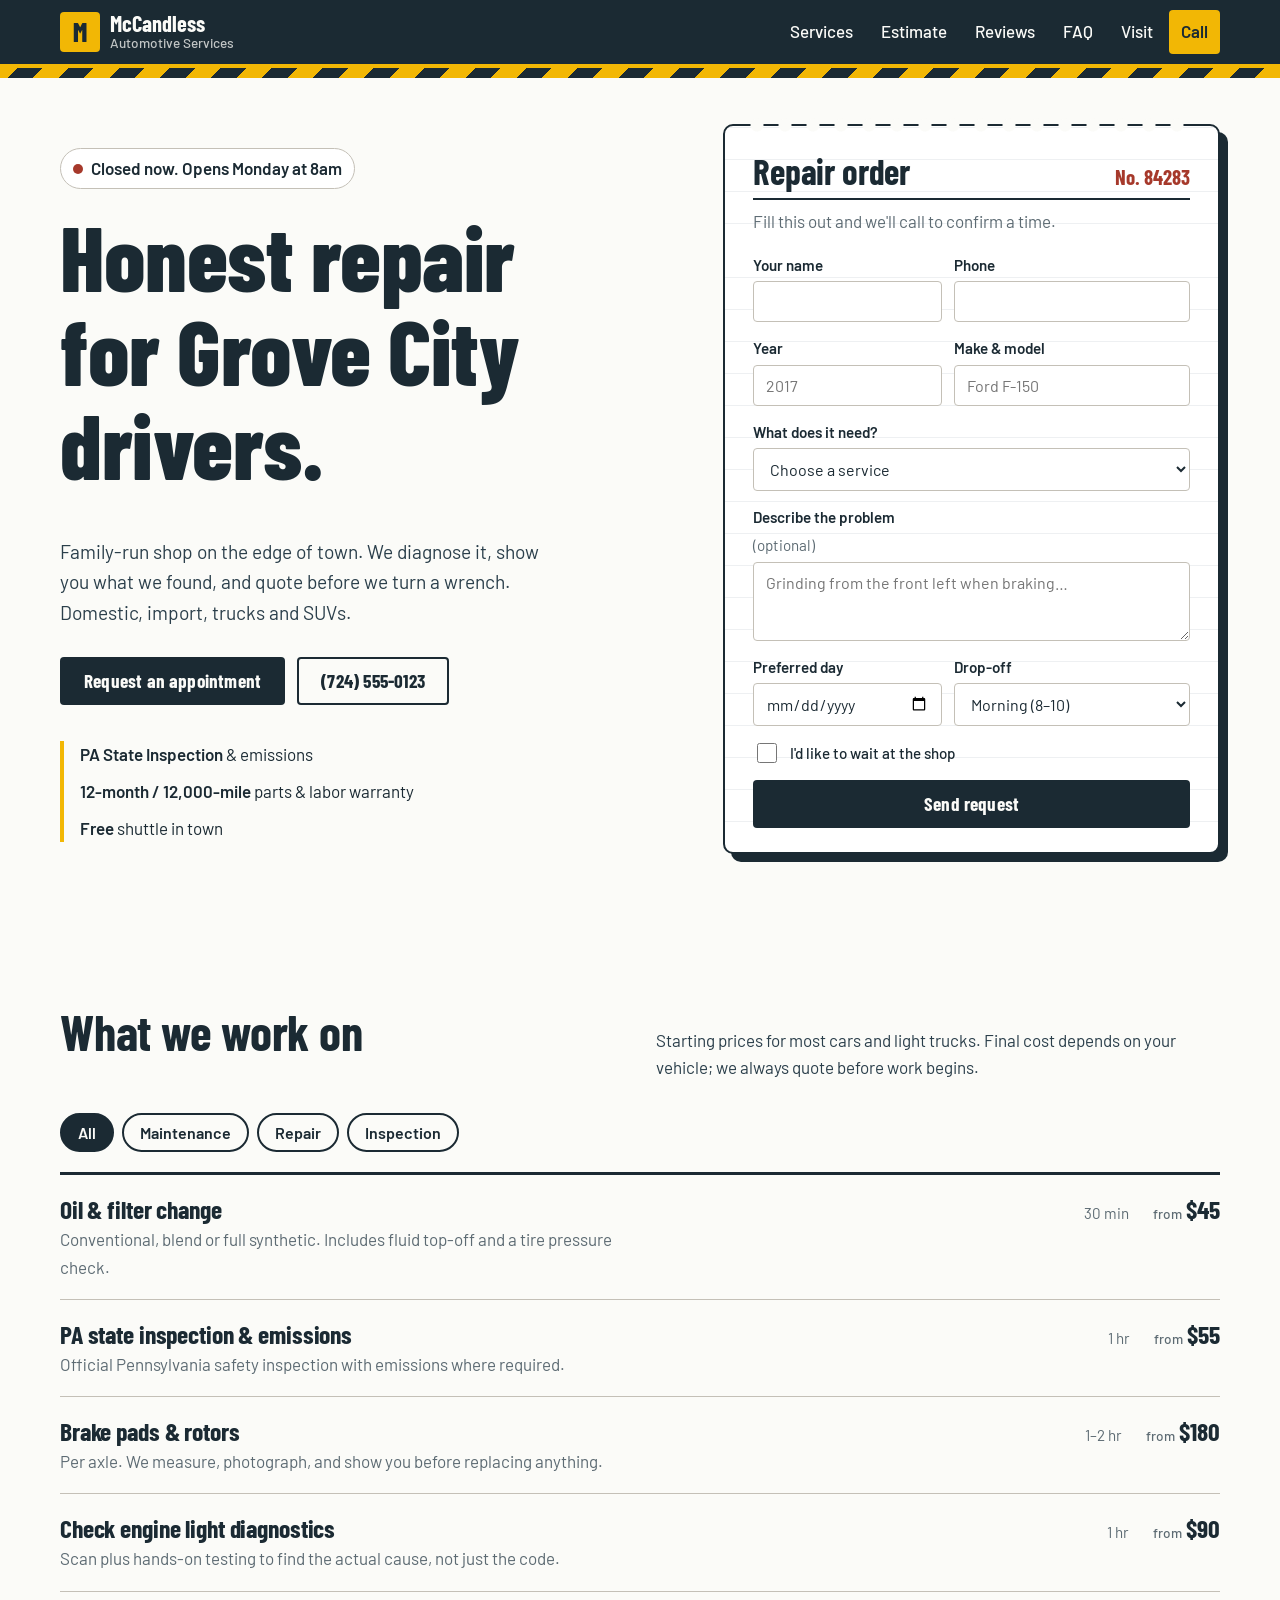
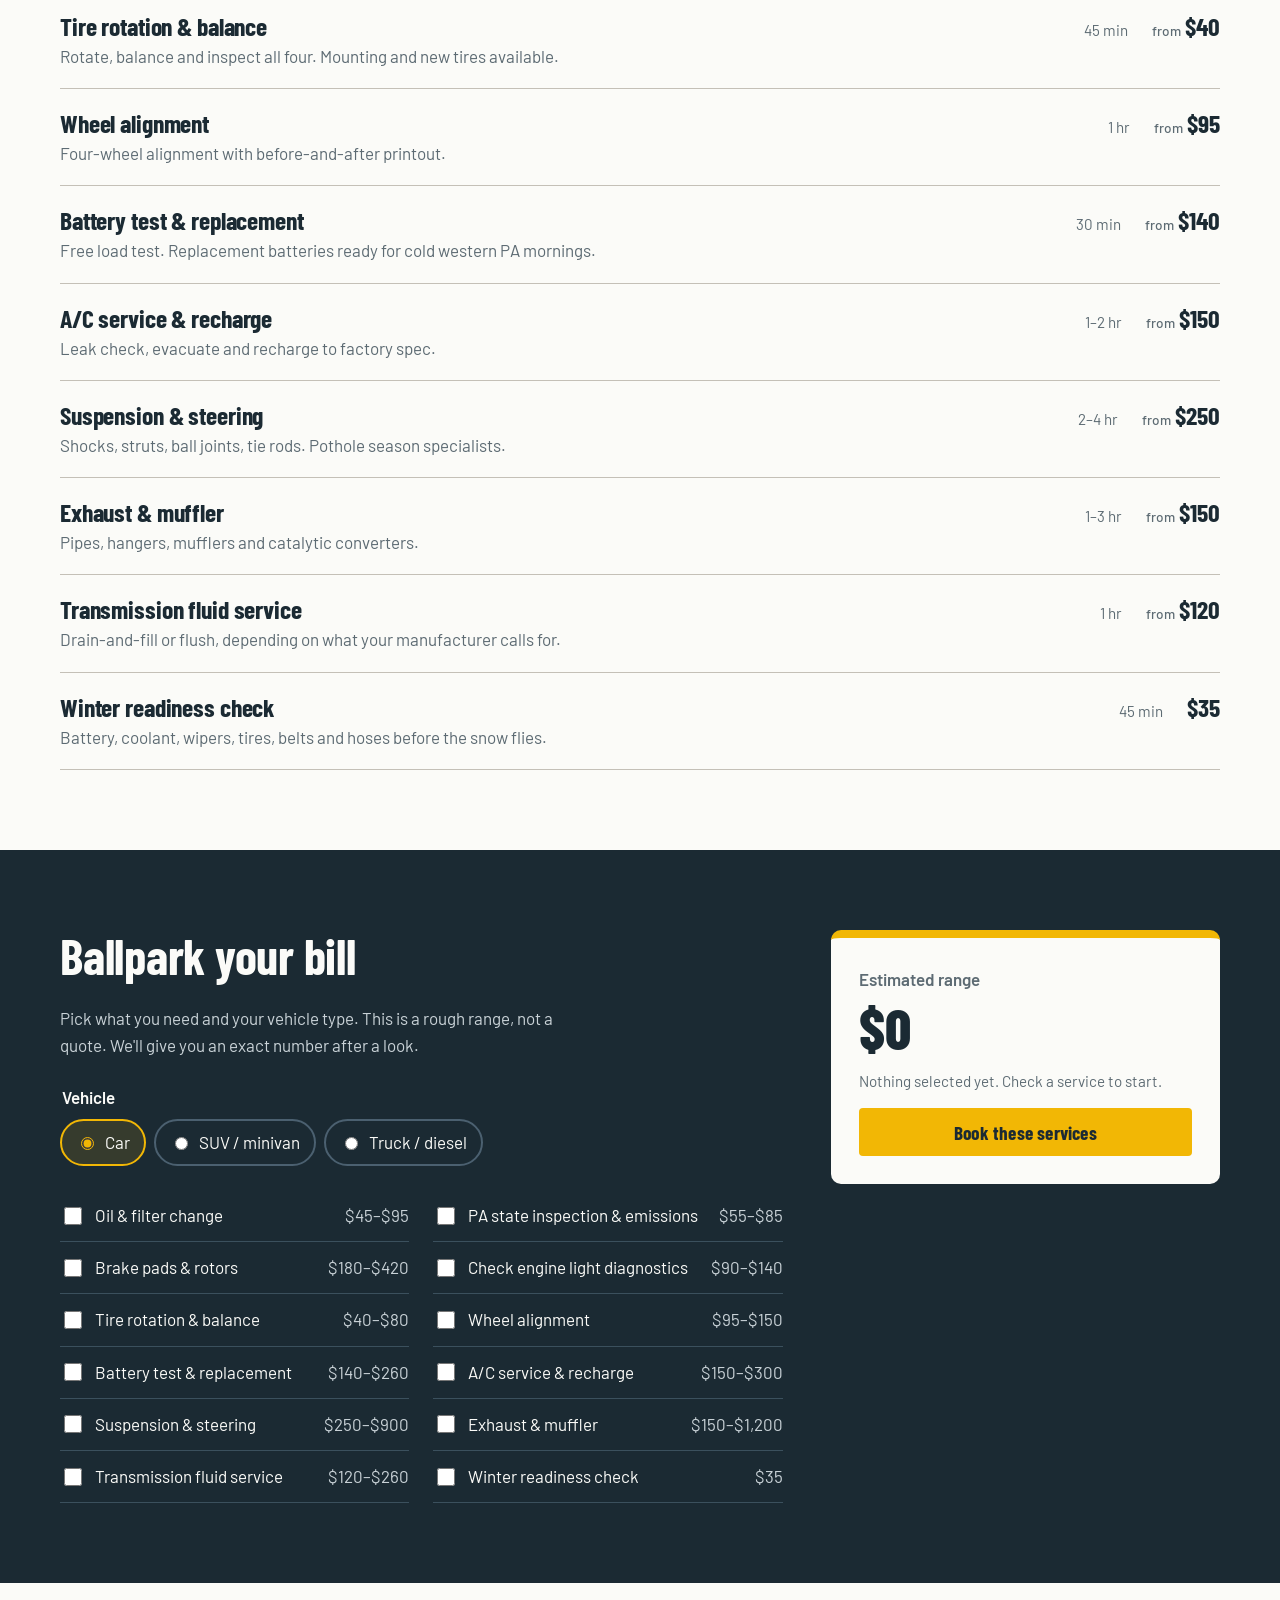
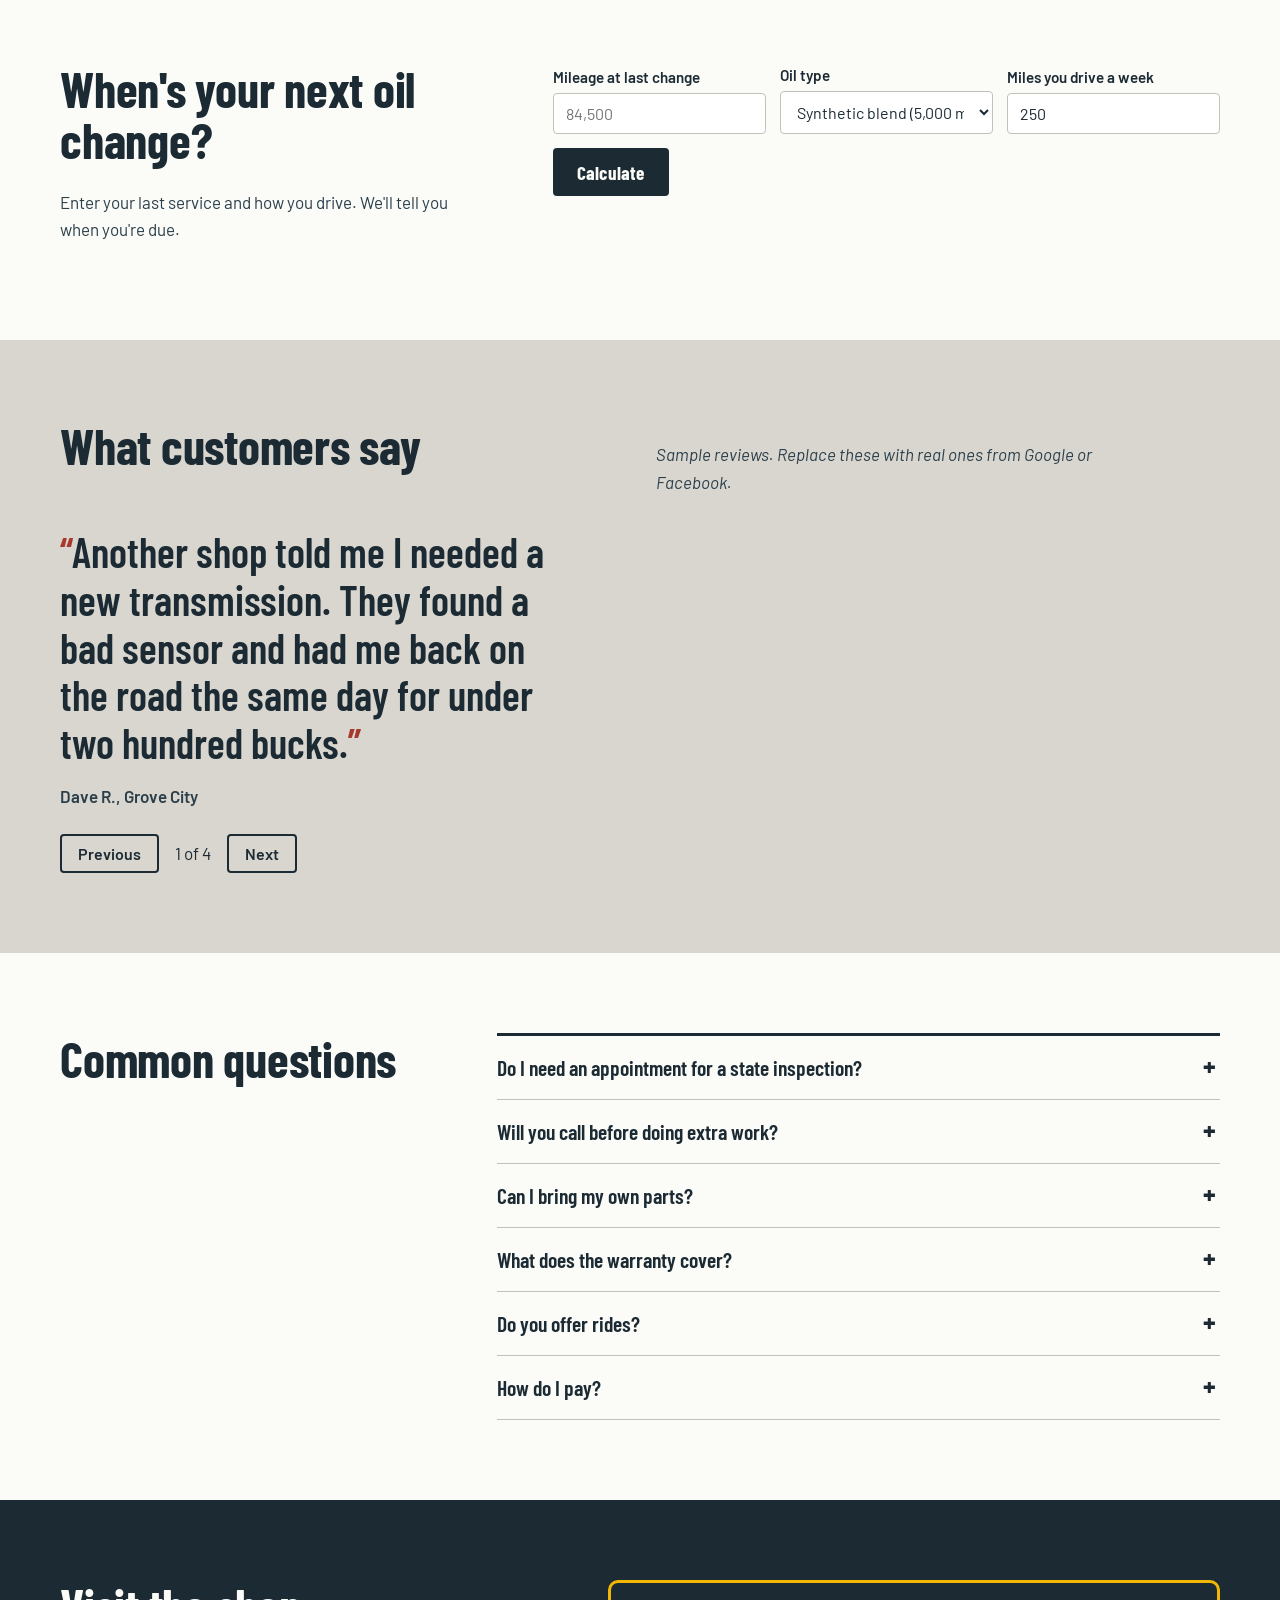
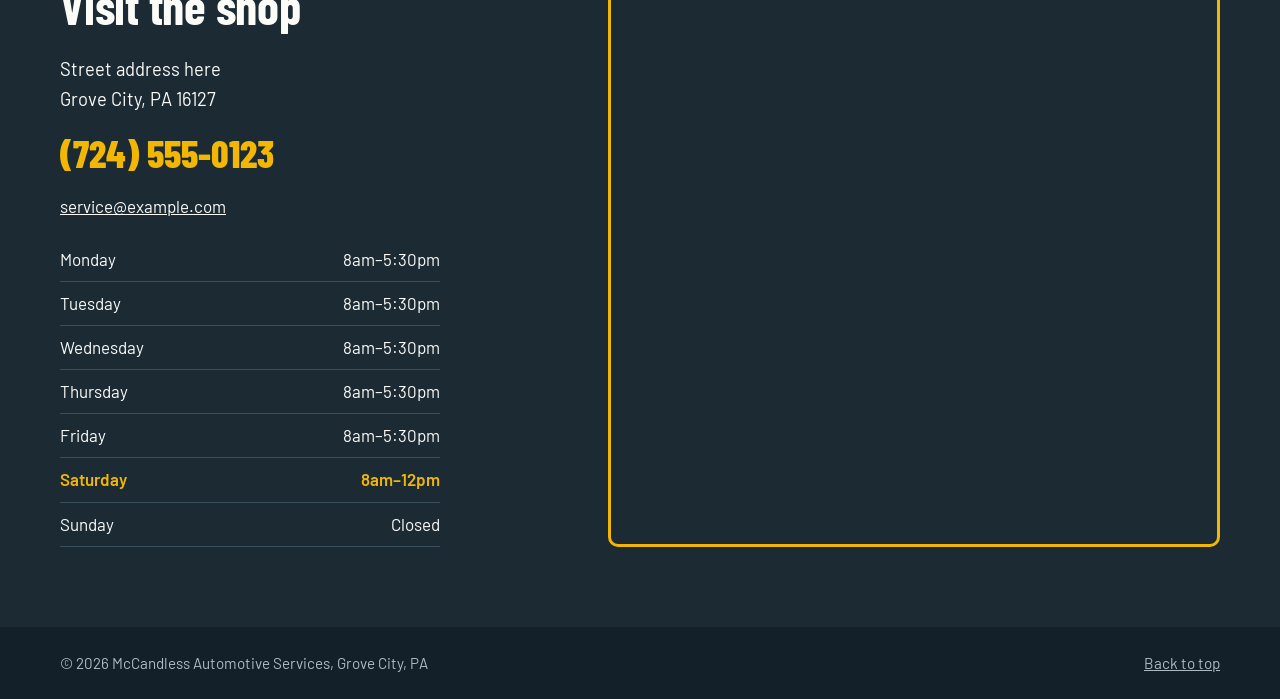
==== index.html @ 48b23e2a "Add McCandless Automotive Services website Co-Authored-By: Claude Opus 5.5 <noreply@anthropic.com> C" ====
<!doctype html>
<html lang="en">
<head>
  <meta charset="utf-8">
  <meta name="viewport" content="width=device-width, initial-scale=1">
  <title>McCandless Automotive Services | Grove City, PA</title>
  <meta name="description" content="Auto repair and maintenance in Grove City, PA. Brakes, engine diagnostics, state inspection, tires, oil changes and more. Request an appointment online.">
  <link rel="preconnect" href="https://fonts.googleapis.com">
  <link rel="preconnect" href="https://fonts.gstatic.com" crossorigin>
  <link href="https://fonts.googleapis.com/css2?family=Barlow+Condensed:wght@500;600;700;800&family=Barlow:wght@400;500;600&display=swap" rel="stylesheet">
  <link rel="stylesheet" href="styles.css">
</head>
<body>
  <a class="skip" href="#main">Skip to content</a>

  <header class="topbar">
    <div class="wrap topbar-inner">
      <a class="brand" href="#top" aria-label="McCandless Automotive Services home">
        <span class="brand-mark" aria-hidden="true">M</span>
        <span class="brand-name">McCandless<span>Automotive Services</span></span>
      </a>
      <button class="nav-toggle" aria-expanded="false" aria-controls="nav">Menu</button>
      <nav id="nav" class="nav" aria-label="Main">
        <a href="#services">Services</a>
        <a href="#estimate">Estimate</a>
        <a href="#reviews">Reviews</a>
        <a href="#faq">FAQ</a>
        <a href="#visit">Visit</a>
        <a class="nav-call" data-phone-link href="#">Call</a>
      </nav>
    </div>
  </header>

  <main id="main">
    <!-- HERO -->
    <section class="hero" id="top">
      <div class="wrap hero-grid">
        <div class="hero-copy">
          <p class="status" data-status><span class="dot"></span><span data-status-text>Checking hours…</span></p>
          <h1>Honest repair for Grove City drivers.</h1>
          <p class="lede">Family-run shop on the edge of town. We diagnose it, show you what we found, and quote before we turn a wrench. Domestic, import, trucks and SUVs.</p>
          <div class="hero-actions">
            <a class="btn btn-primary" href="#book">Request an appointment</a>
            <a class="btn btn-ghost" data-phone-link href="#"><span data-phone>Call the shop</span></a>
          </div>
          <ul class="proof">
            <li><strong>PA State Inspection</strong> &amp; emissions</li>
            <li><strong>12-month / 12,000-mile</strong> parts &amp; labor warranty</li>
            <li><strong>Free</strong> shuttle in town</li>
          </ul>
        </div>

        <!-- Repair order ticket: the booking form -->
        <form class="ticket" id="book" aria-labelledby="ticket-title" novalidate>
          <div class="ticket-head">
            <h2 id="ticket-title">Repair order</h2>
            <p class="ticket-no">No. <span data-ro></span></p>
          </div>
          <p class="ticket-sub">Fill this out and we'll call to confirm a time.</p>

          <div class="field-row">
            <label>Your name
              <input name="name" autocomplete="name" required>
            </label>
            <label>Phone
              <input name="phone" type="tel" autocomplete="tel" required>
            </label>
          </div>
          <div class="field-row">
            <label>Year
              <input name="year" inputmode="numeric" maxlength="4" placeholder="2017">
            </label>
            <label class="grow">Make &amp; model
              <input name="vehicle" placeholder="Ford F-150" required>
            </label>
          </div>
          <label>What does it need?
            <select name="service" data-service-select required>
              <option value="">Choose a service</option>
            </select>
          </label>
          <label>Describe the problem <span class="opt">(optional)</span>
            <textarea name="notes" rows="3" placeholder="Grinding from the front left when braking…"></textarea>
          </label>
          <div class="field-row">
            <label>Preferred day
              <input name="date" type="date" data-date required>
            </label>
            <label>Drop-off
              <select name="time">
                <option>Morning (8–10)</option>
                <option>Midday (10–1)</option>
                <option>Afternoon (1–4)</option>
              </select>
            </label>
          </div>
          <label class="check"><input type="checkbox" name="wait"> I'd like to wait at the shop</label>

          <p class="form-error" role="alert" hidden></p>
          <button class="btn btn-primary btn-block" type="submit">Send request</button>
          <div class="ticket-confirm" hidden tabindex="-1">
            <h3>Request ready to send</h3>
            <p>Your email app should open with the details filled in. If it didn't, call us at <a data-phone-link href="#"><span data-phone></span></a> and mention repair order <strong data-ro></strong>.</p>
          </div>
        </form>
      </div>
    </section>

    <!-- SERVICES -->
    <section class="section" id="services">
      <div class="wrap">
        <div class="section-head">
          <h2>What we work on</h2>
          <p>Starting prices for most cars and light trucks. Final cost depends on your vehicle; we always quote before work begins.</p>
        </div>
        <div class="filters" role="tablist" aria-label="Filter services">
          <button role="tab" aria-selected="true" data-filter="all">All</button>
          <button role="tab" aria-selected="false" data-filter="maintenance">Maintenance</button>
          <button role="tab" aria-selected="false" data-filter="repair">Repair</button>
          <button role="tab" aria-selected="false" data-filter="inspection">Inspection</button>
        </div>
        <ul class="board" data-board></ul>
      </div>
    </section>

    <!-- ESTIMATOR -->
    <section class="section section-dark" id="estimate">
      <div class="wrap estimate-grid">
        <div>
          <h2>Ballpark your bill</h2>
          <p>Pick what you need and your vehicle type. This is a rough range, not a quote. We'll give you an exact number after a look.</p>
          <fieldset class="vehicle-type">
            <legend>Vehicle</legend>
            <label><input type="radio" name="vt" value="1" checked> Car</label>
            <label><input type="radio" name="vt" value="1.15"> SUV / minivan</label>
            <label><input type="radio" name="vt" value="1.3"> Truck / diesel</label>
          </fieldset>
          <div class="est-list" data-est-list></div>
        </div>
        <aside class="est-total" aria-live="polite">
          <p class="est-label">Estimated range</p>
          <p class="est-range" data-est-range>$0</p>
          <p class="est-items" data-est-items>Nothing selected yet. Check a service to start.</p>
          <a class="btn btn-yellow btn-block" href="#book" data-est-book>Book these services</a>
        </aside>
      </div>
    </section>

    <!-- MAINTENANCE REMINDER -->
    <section class="section" id="oil">
      <div class="wrap oil-grid">
        <div>
          <h2>When's your next oil change?</h2>
          <p>Enter your last service and how you drive. We'll tell you when you're due.</p>
        </div>
        <form class="oil-form" data-oil>
          <label>Mileage at last change
            <input type="number" name="last" min="0" step="1" placeholder="84,500" required>
          </label>
          <label>Oil type
            <select name="interval">
              <option value="3000">Conventional (3,000 mi)</option>
              <option value="5000" selected>Synthetic blend (5,000 mi)</option>
              <option value="7500">Full synthetic (7,500 mi)</option>
            </select>
          </label>
          <label>Miles you drive a week
            <input type="number" name="weekly" min="1" value="250">
          </label>
          <button class="btn btn-primary" type="submit">Calculate</button>
          <p class="oil-result" aria-live="polite" data-oil-result></p>
        </form>
      </div>
    </section>

    <!-- REVIEWS -->
    <section class="section section-concrete" id="reviews">
      <div class="wrap">
        <div class="section-head">
          <h2>What customers say</h2>
          <p class="note">Sample reviews. Replace these with real ones from Google or Facebook.</p>
        </div>
        <div class="reviews" data-reviews>
          <figure class="review" data-active>
            <blockquote>Another shop told me I needed a new transmission. They found a bad sensor and had me back on the road the same day for under two hundred bucks.</blockquote>
            <figcaption>Dave R., Grove City</figcaption>
          </figure>
          <figure class="review">
            <blockquote>They texted me photos of my worn brake pads before doing anything. No pressure, fair price, done before lunch.</blockquote>
            <figcaption>Jenna M., Mercer</figcaption>
          </figure>
          <figure class="review">
            <blockquote>I've taken my farm truck here for years. They tell you straight what can wait and what can't.</blockquote>
            <figcaption>Tom K., Pine Township</figcaption>
          </figure>
          <figure class="review">
            <blockquote>Got my daughter's car inspected while she was home from college. Quick, friendly, and they drove her back to campus.</blockquote>
            <figcaption>Lisa P., Slippery Rock</figcaption>
          </figure>
        </div>
        <div class="review-nav">
          <button data-rev="prev" aria-label="Previous review">Previous</button>
          <span data-rev-count>1 of 4</span>
          <button data-rev="next" aria-label="Next review">Next</button>
        </div>
      </div>
    </section>

    <!-- FAQ -->
    <section class="section" id="faq">
      <div class="wrap faq-wrap">
        <h2>Common questions</h2>
        <div class="faq">
          <details>
            <summary>Do I need an appointment for a state inspection?</summary>
            <p>It helps. Inspections take about an hour, and booked cars go first. We also take walk-ins when a bay is open.</p>
          </details>
          <details>
            <summary>Will you call before doing extra work?</summary>
            <p>Always. If we find something beyond what you approved, we call or text with photos and a price. Nothing extra happens without your OK.</p>
          </details>
          <details>
            <summary>Can I bring my own parts?</summary>
            <p>In most cases, yes. Labor is charged as usual, and our warranty covers labor only, not parts you supply.</p>
          </details>
          <details>
            <summary>What does the warranty cover?</summary>
            <p>Parts and labor on our repairs for 12 months or 12,000 miles, whichever comes first.</p>
          </details>
          <details>
            <summary>Do you offer rides?</summary>
            <p>Yes. We run a free shuttle anywhere in Grove City, including the college and the Premium Outlets.</p>
          </details>
          <details>
            <summary>How do I pay?</summary>
            <p>Cash, check, and all major cards. Ask us about financing for larger repairs.</p>
          </details>
        </div>
      </div>
    </section>

    <!-- VISIT -->
    <section class="section section-dark" id="visit">
      <div class="wrap visit-grid">
        <div>
          <h2>Visit the shop</h2>
          <address>
            <span data-address-line></span><br>
            <span data-city-line></span>
          </address>
          <p><a class="big-phone" data-phone-link href="#"><span data-phone></span></a></p>
          <p><a data-email-link href="#"><span data-email></span></a></p>
          <table class="hours" aria-label="Shop hours">
            <tbody data-hours></tbody>
          </table>
        </div>
        <div class="map">
          <iframe title="Map of Grove City, PA" loading="lazy" referrerpolicy="no-referrer-when-downgrade" data-map></iframe>
        </div>
      </div>
    </section>
  </main>

  <footer class="footer">
    <div class="wrap footer-inner">
      <p>&copy; <span data-year></span> McCandless Automotive Services, Grove City, PA</p>
      <p><a href="#top">Back to top</a></p>
    </div>
  </footer>

  <a class="call-fab" data-phone-link href="#">Call the shop</a>

  <script src="script.js"></script>
</body>
</html>
---- styles.css ----
:root {
  --ink: #1b2a33;        /* steel-blue shop ink */
  --ink-2: #2b3f4b;
  --yellow: #f2b705;     /* lift-arm safety yellow */
  --concrete: #d9d6cf;   /* shop floor */
  --paper: #fbfbf8;
  --rust: #a6392b;
  --muted: #5d6b73;
  --ok: #2f8a4c;
  --line: #c4c0b7;
  --radius-s: 4px;
  --radius-m: 10px;
  --display: "Barlow Condensed", "Arial Narrow", sans-serif;
  --body: "Barlow", system-ui, sans-serif;
}

*, *::before, *::after { box-sizing: border-box; }
html { scroll-behavior: smooth; scroll-padding-top: 80px; }
@media (prefers-reduced-motion: reduce) {
  html { scroll-behavior: auto; }
  *, *::before, *::after { animation: none !important; transition: none !important; }
}
body {
  margin: 0;
  background: var(--paper);
  color: var(--ink);
  font: 400 1.0625rem/1.6 var(--body);
  -webkit-font-smoothing: antialiased;
}
img, iframe { max-width: 100%; display: block; }
a { color: inherit; }
h1, h2, h3 { font-family: var(--display); line-height: 1.02; margin: 0 0 .5em; letter-spacing: -.005em; }
h1 { font-size: clamp(3rem, 7.5vw, 5.75rem); font-weight: 800; }
h2 { font-size: clamp(2.1rem, 4.2vw, 3.1rem); font-weight: 700; }
h3 { font-size: 1.5rem; font-weight: 700; }
p { margin: 0 0 1em; }
:focus-visible { outline: 3px solid var(--yellow); outline-offset: 2px; }

.wrap { width: min(1160px, 100% - 32px); margin-inline: auto; }
.skip { position: absolute; left: -999px; top: 8px; background: var(--yellow); padding: 8px 12px; z-index: 100; }
.skip:focus { left: 8px; }

/* Top bar */
.topbar { position: sticky; top: 0; z-index: 50; background: var(--ink); color: var(--paper); border-bottom: 4px solid var(--yellow); }
.topbar-inner { display: flex; align-items: center; justify-content: space-between; min-height: 64px; gap: 16px; }
.brand { display: flex; align-items: center; gap: 10px; text-decoration: none; }
.brand-mark {
  display: grid; place-items: center; width: 40px; height: 40px;
  background: var(--yellow); color: var(--ink);
  font: 800 1.6rem/1 var(--display); border-radius: var(--radius-s);
}
.brand-name { font: 700 1.4rem/1 var(--display); display: flex; flex-direction: column; }
.brand-name span { font: 500 .85rem/1.3 var(--body); opacity: .75; }
.nav { display: flex; gap: 4px; align-items: center; }
.nav a { text-decoration: none; padding: 8px 12px; font-weight: 500; border-radius: var(--radius-s); }
.nav a:hover { background: var(--ink-2); }
.nav .nav-call { background: var(--yellow); color: var(--ink); font-weight: 600; }
.nav .nav-call:hover { background: #ffc81f; }
.nav-toggle { display: none; background: none; color: inherit; border: 2px solid var(--paper); border-radius: var(--radius-s); padding: 6px 12px; font: 600 1rem var(--body); }

@media (max-width: 820px) {
  .nav-toggle { display: block; }
  .nav { display: none; position: absolute; left: 0; right: 0; top: 100%; flex-direction: column; align-items: stretch; background: var(--ink); padding: 8px 16px 16px; border-bottom: 4px solid var(--yellow); }
  .nav.open { display: flex; }
  .nav a { padding: 12px; }
}

/* Buttons */
.btn {
  display: inline-flex; align-items: center; justify-content: center;
  min-height: 48px; padding: 0 22px; border-radius: var(--radius-s);
  font: 700 1.2rem/1 var(--display); letter-spacing: .01em;
  text-decoration: none; border: 2px solid transparent; cursor: pointer;
}
.btn-primary { background: var(--ink); color: var(--paper); }
.btn-primary:hover { background: var(--ink-2); }
.btn-ghost { border-color: var(--ink); color: var(--ink); background: transparent; }
.btn-ghost:hover { background: var(--ink); color: var(--paper); }
.btn-yellow { background: var(--yellow); color: var(--ink); }
.btn-yellow:hover { background: #ffc81f; }
.btn-block { width: 100%; }

/* Hero */
.hero {
  padding: 56px 0 72px;
  background:
    repeating-linear-gradient(-45deg, var(--yellow) 0 18px, var(--ink) 18px 36px) top / 100% 10px no-repeat,
    var(--paper);
}
.hero-grid { display: grid; grid-template-columns: 1.1fr .9fr; gap: 56px; align-items: start; }
.hero-copy { padding-top: 24px; }
.hero h1 { max-width: 11ch; }
.lede { font-size: 1.2rem; max-width: 46ch; color: var(--ink-2); }
.hero-actions { display: flex; flex-wrap: wrap; gap: 12px; margin: 28px 0 36px; }
.proof { list-style: none; padding: 0; margin: 0; display: grid; gap: 10px; border-left: 4px solid var(--yellow); padding-left: 16px; }
.proof strong { font-weight: 600; }

.status { display: inline-flex; align-items: center; gap: 8px; font-weight: 600; margin-bottom: 20px; padding: 6px 12px; background: #fff; border: 1px solid var(--line); border-radius: 999px; }
.status .dot { width: 10px; height: 10px; border-radius: 50%; background: var(--muted); }
.status.is-open .dot { background: var(--ok); box-shadow: 0 0 0 4px rgba(47,138,76,.18); }
.status.is-closed .dot { background: var(--rust); }

/* Ticket (booking form) */
.ticket {
  position: relative;
  background: #fff;
  border: 2px solid var(--ink);
  border-radius: var(--radius-m);
  padding: 28px 28px 24px;
  box-shadow: 8px 8px 0 var(--ink);
  background-image: repeating-linear-gradient(transparent 0 31px, #eef0f2 31px 32px);
  background-position: 0 120px;
}
.ticket::before { /* punched holes along the top */
  content: ""; position: absolute; left: 24px; right: 24px; top: -9px; height: 16px;
  background: radial-gradient(circle at 8px 8px, var(--paper) 6px, transparent 7px) 0 0 / 28px 16px repeat-x;
}
.ticket-head { display: flex; justify-content: space-between; align-items: baseline; border-bottom: 2px solid var(--ink); padding-bottom: 8px; margin-bottom: 8px; }
.ticket-head h2 { margin: 0; font-size: 2.2rem; }
.ticket-no { margin: 0; font: 700 1.3rem var(--display); color: var(--rust); }
.ticket-sub { color: var(--muted); margin-bottom: 18px; }
.ticket label { display: flex; flex-direction: column; gap: 4px; font-weight: 600; font-size: .95rem; margin-bottom: 14px; flex: 1; min-width: 0; }
.ticket .opt { font-weight: 400; color: var(--muted); }
.field-row { display: flex; gap: 12px; }
.field-row label:first-child:not(.grow) { flex: .8; }
input, select, textarea {
  font: 400 1rem var(--body); color: var(--ink);
  border: 1.5px solid var(--line); border-radius: var(--radius-s);
  padding: 10px 12px; background: #fff; width: 100%;
}
input[type="radio"], input[type="checkbox"] { width: auto; padding: 0; }
input:focus, select:focus, textarea:focus { border-color: var(--ink); outline: 2px solid var(--yellow); outline-offset: 0; }
input[aria-invalid="true"], select[aria-invalid="true"] { border-color: var(--rust); }
.ticket .check { flex-direction: row; align-items: center; gap: 10px; font-weight: 500; }
.ticket .check input { width: 20px; height: 20px; accent-color: var(--ink); }
.form-error { color: var(--rust); font-weight: 600; }
.ticket-confirm { margin-top: 16px; padding: 16px; background: #fff7d6; border: 2px solid var(--yellow); border-radius: var(--radius-s); }
.ticket-confirm h3 { margin-bottom: .3em; }
.ticket-confirm p { margin: 0; }

@media (max-width: 920px) {
  .hero-grid { grid-template-columns: 1fr; gap: 40px; }
  .hero-copy { padding-top: 0; }
}
@media (max-width: 480px) {
  .ticket { padding: 22px 16px 18px; box-shadow: 5px 5px 0 var(--ink); }
  .field-row { flex-direction: column; gap: 0; }
}

/* Sections */
.section { padding: 80px 0; }
.section-dark { background: var(--ink); color: var(--paper); }
.section-concrete { background: var(--concrete); }
.section-head { display: grid; grid-template-columns: 1fr 1fr; gap: 32px; align-items: end; margin-bottom: 32px; }
.section-head p { max-width: 52ch; color: var(--ink-2); margin: 0; }
.note { font-style: italic; }
@media (max-width: 720px) { .section-head { grid-template-columns: 1fr; gap: 8px; } .section { padding: 60px 0; } }

/* Service board */
.filters { display: flex; gap: 8px; flex-wrap: wrap; margin-bottom: 20px; }
.filters button {
  font: 600 1rem var(--body); padding: 8px 16px; border-radius: 999px;
  border: 2px solid var(--ink); background: transparent; color: var(--ink); cursor: pointer;
}
.filters button[aria-selected="true"] { background: var(--ink); color: var(--paper); }
.board { list-style: none; margin: 0; padding: 0; border-top: 3px solid var(--ink); }
.board li { display: grid; grid-template-columns: 1fr auto auto; gap: 24px; align-items: baseline; padding: 18px 0; border-bottom: 1px solid var(--line); }
.board h3 { margin: 0 0 4px; font-size: 1.6rem; }
.board p { margin: 0; color: var(--muted); max-width: 60ch; }
.board .time { color: var(--muted); font-size: .95rem; white-space: nowrap; }
.board .price { font: 700 1.6rem var(--display); white-space: nowrap; }
.board .price small { font: 500 .85rem var(--body); color: var(--muted); margin-right: 4px; }
@media (max-width: 640px) {
  .board li { grid-template-columns: 1fr auto; gap: 4px 16px; }
  .board .time { grid-column: 1; grid-row: 2; }
  .board .price { grid-column: 2; grid-row: 1 / span 2; align-self: center; }
}

/* Estimator */
.estimate-grid { display: grid; grid-template-columns: 1.3fr .7fr; gap: 48px; align-items: start; }
.estimate-grid > div > p { color: #c9d2d7; max-width: 52ch; }
.vehicle-type { border: 0; padding: 0; margin: 24px 0; display: flex; gap: 8px; flex-wrap: wrap; }
.vehicle-type legend { font-weight: 600; margin-bottom: 8px; }
.vehicle-type label { display: inline-flex; gap: 8px; align-items: center; padding: 8px 14px; border: 2px solid #4b6070; border-radius: 999px; cursor: pointer; }
.vehicle-type label:has(input:checked) { border-color: var(--yellow); background: rgba(242,183,5,.12); }
.vehicle-type input { accent-color: var(--yellow); }
.est-list { display: grid; grid-template-columns: 1fr 1fr; gap: 0 24px; }
.est-list label { display: flex; justify-content: space-between; gap: 12px; padding: 12px 0; border-bottom: 1px solid #3b505d; cursor: pointer; }
.est-list label span:first-of-type { display: flex; gap: 10px; align-items: center; }
.est-list input { width: 18px; height: 18px; accent-color: var(--yellow); }
.est-list .r { color: #c9d2d7; white-space: nowrap; }
.est-total { position: sticky; top: 96px; background: var(--paper); color: var(--ink); border-radius: var(--radius-m); padding: 28px; border-top: 8px solid var(--yellow); }
.est-label { margin: 0; font-weight: 600; color: var(--muted); }
.est-range { font: 800 clamp(2.6rem, 5vw, 3.6rem)/1 var(--display); margin: 6px 0 12px; }
.est-items { color: var(--muted); font-size: .95rem; }
@media (max-width: 860px) {
  .estimate-grid { grid-template-columns: 1fr; }
  .est-total { position: static; }
}
@media (max-width: 520px) { .est-list { grid-template-columns: 1fr; } }

/* Oil reminder */
.oil-grid { display: grid; grid-template-columns: .8fr 1.2fr; gap: 48px; align-items: start; }
.oil-grid p { max-width: 40ch; color: var(--ink-2); }
.oil-form { display: grid; grid-template-columns: repeat(3, 1fr); gap: 14px; align-items: end; }
.oil-form label { display: flex; flex-direction: column; gap: 4px; font-weight: 600; font-size: .95rem; }
.oil-form .btn { grid-column: 1 / -1; justify-self: start; }
.oil-result { grid-column: 1 / -1; font-size: 1.15rem; margin: 0; }
.oil-result strong { font-family: var(--display); font-size: 1.5rem; }
.oil-result.due { color: var(--rust); }
@media (max-width: 860px) { .oil-grid { grid-template-columns: 1fr; gap: 16px; } }
@media (max-width: 560px) { .oil-form { grid-template-columns: 1fr; } }

/* Reviews */
.reviews { position: relative; min-height: 220px; }
.review { margin: 0; display: none; max-width: 30ch; }
.review[data-active] { display: block; animation: rev .35s ease-out; }
@keyframes rev { from { opacity: 0; transform: translateY(6px); } to { opacity: 1; transform: none; } }
.review blockquote { margin: 0 0 16px; font: 600 clamp(1.8rem, 3.6vw, 2.6rem)/1.15 var(--display); max-width: 26ch; }
.review blockquote::before { content: "\201C"; color: var(--rust); }
.review blockquote::after { content: "\201D"; color: var(--rust); }
.review figcaption { font-weight: 600; color: var(--ink-2); }
.review { max-width: none; }
.review-nav { display: flex; align-items: center; gap: 16px; margin-top: 24px; }
.review-nav button { font: 600 1rem var(--body); padding: 8px 16px; border: 2px solid var(--ink); background: transparent; border-radius: var(--radius-s); cursor: pointer; color: var(--ink); }
.review-nav button:hover { background: var(--ink); color: var(--paper); }

/* FAQ */
.faq-wrap { display: grid; grid-template-columns: .7fr 1.3fr; gap: 48px; }
.faq details { border-bottom: 1px solid var(--line); }
.faq details:first-child { border-top: 3px solid var(--ink); }
.faq summary { cursor: pointer; list-style: none; padding: 18px 40px 18px 0; position: relative; font: 600 1.35rem/1.25 var(--display); }
.faq summary::-webkit-details-marker { display: none; }
.faq summary::after { content: "+"; position: absolute; right: 4px; top: 12px; font: 700 1.8rem var(--display); transition: transform .2s; }
.faq details[open] summary::after { transform: rotate(45deg); }
.faq details p { color: var(--ink-2); max-width: 62ch; padding-bottom: 6px; }
@media (max-width: 760px) { .faq-wrap { grid-template-columns: 1fr; gap: 8px; } }

/* Visit */
.visit-grid { display: grid; grid-template-columns: .9fr 1.1fr; gap: 48px; }
address { font-style: normal; font-size: 1.15rem; margin-bottom: 16px; }
.big-phone { font: 800 2.4rem var(--display); color: var(--yellow); text-decoration: none; }
.hours { border-collapse: collapse; width: 100%; max-width: 380px; margin-top: 16px; }
.hours td { padding: 8px 0; border-bottom: 1px solid #3b505d; }
.hours td:last-child { text-align: right; }
.hours tr.today td { color: var(--yellow); font-weight: 600; }
.map { border-radius: var(--radius-m); overflow: hidden; border: 3px solid var(--yellow); min-height: 340px; }
.map iframe { width: 100%; height: 100%; min-height: 340px; border: 0; }
@media (max-width: 820px) { .visit-grid { grid-template-columns: 1fr; } }

/* Footer */
.footer { background: #13202a; color: #aebac1; padding: 24px 0 90px; font-size: .95rem; }
.footer-inner { display: flex; justify-content: space-between; gap: 16px; flex-wrap: wrap; }
.footer p { margin: 0; }

/* Mobile call button */
.call-fab {
  display: none; position: fixed; left: 16px; right: 16px; bottom: 16px; z-index: 60;
  min-height: 52px; align-items: center; justify-content: center;
  background: var(--yellow); color: var(--ink); text-decoration: none;
  font: 700 1.3rem var(--display); border-radius: var(--radius-s); border: 2px solid var(--ink);
}
@media (max-width: 640px) { .call-fab { display: flex; } }
@media (min-width: 641px) { .footer { padding-bottom: 24px; } }
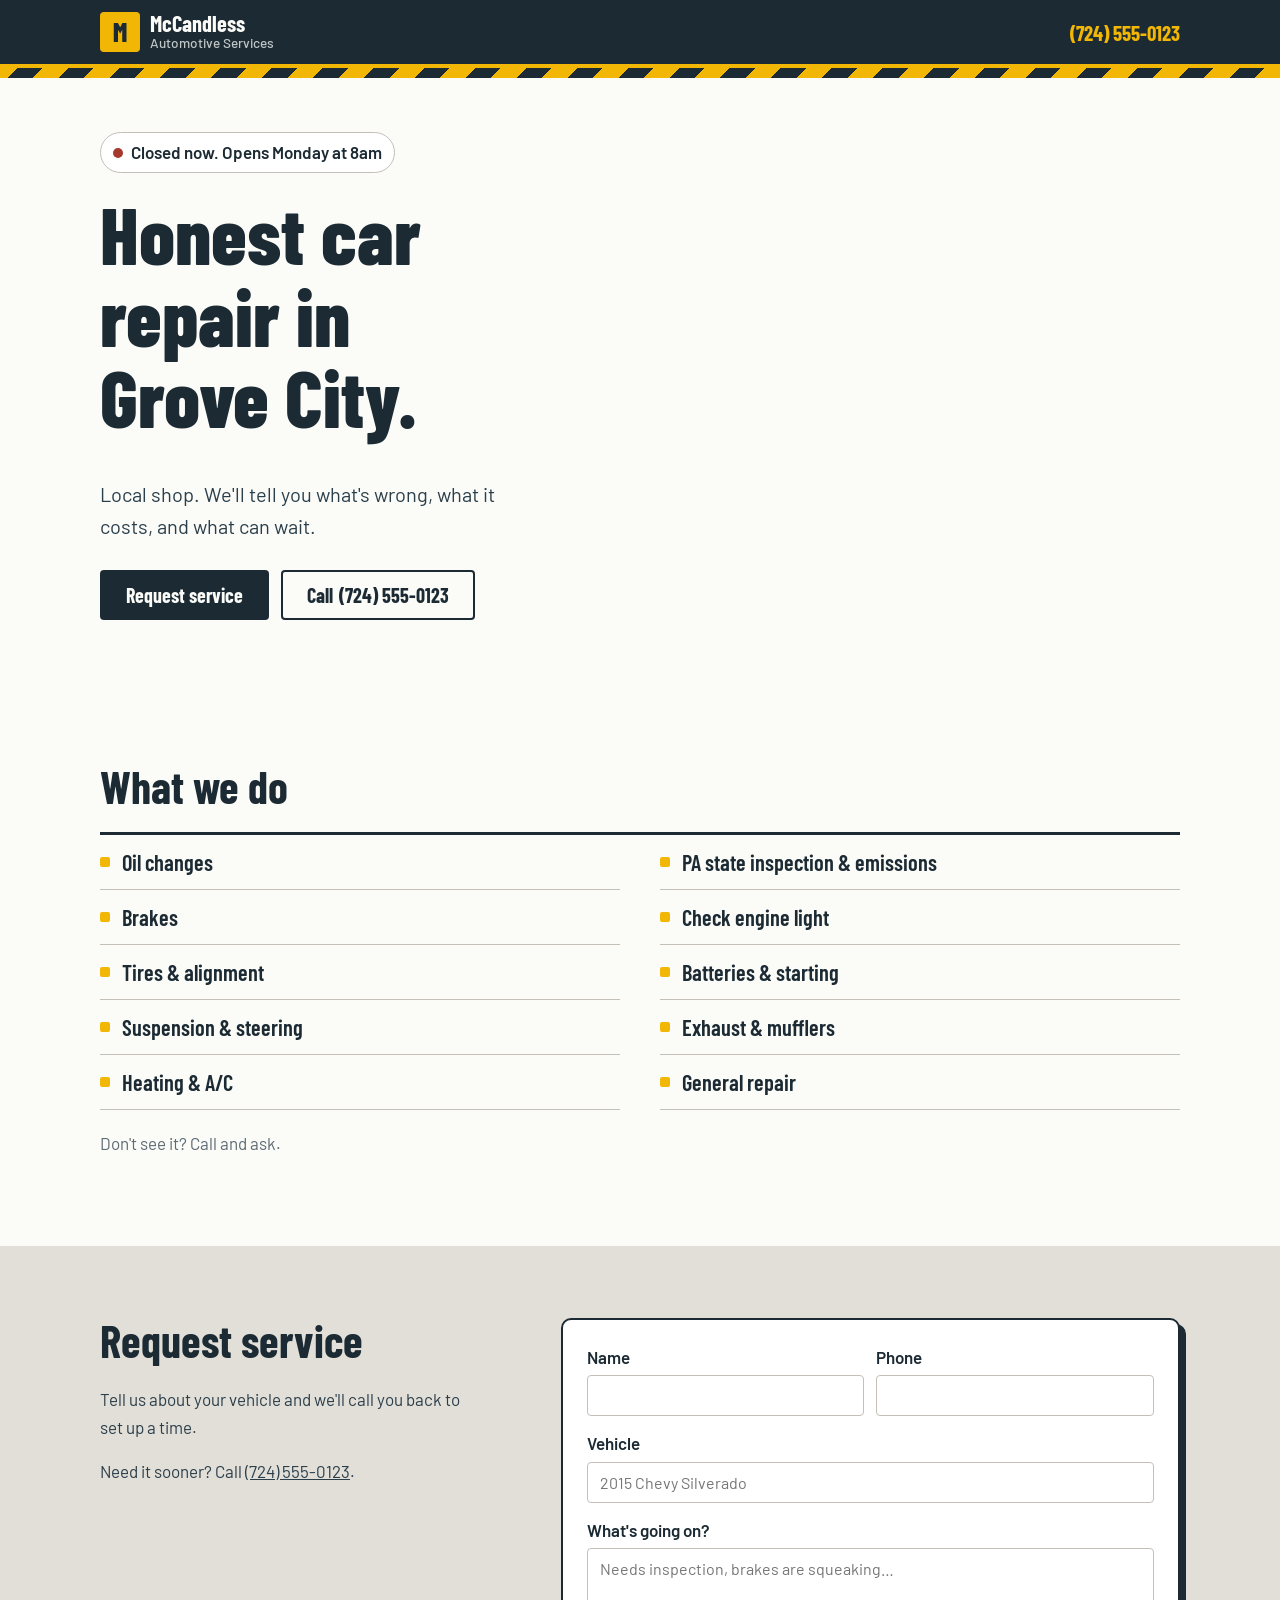
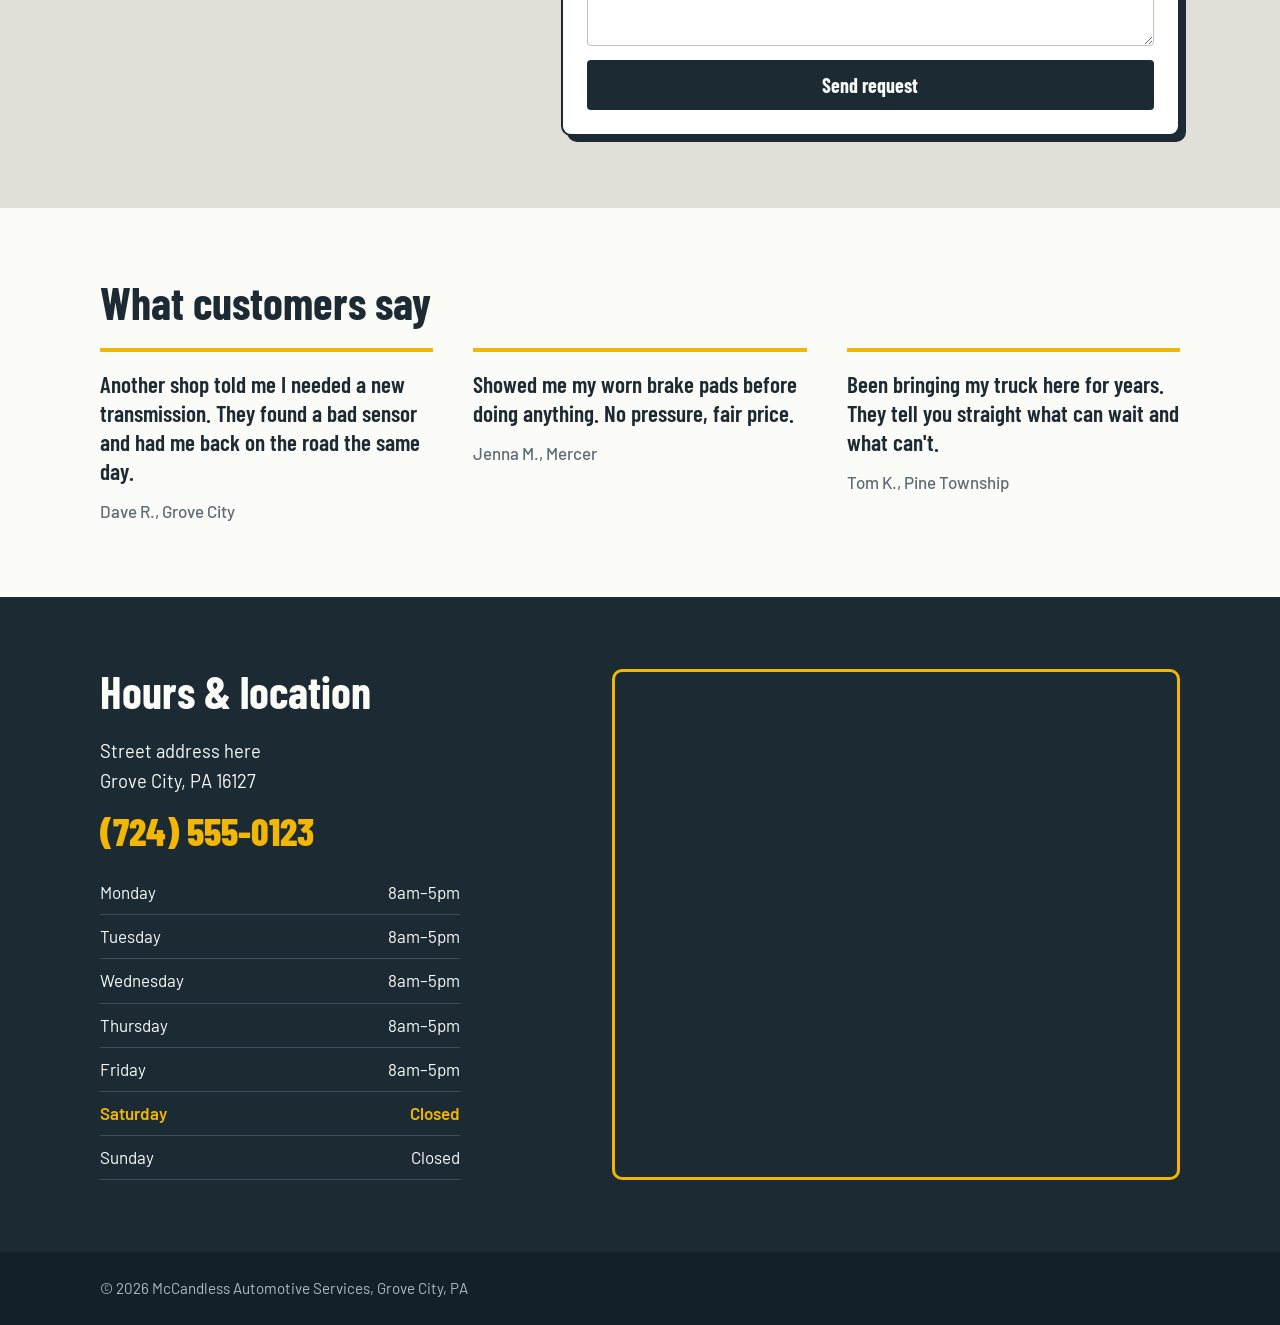
==== commit 9358a881: "Simplify site: services, request form, reviews, hours and map Co-Authored-By: Claude Opus 5.5 <norep" ====
--- a/index.html
+++ b/index.html
@@ -4,267 +4,128 @@
   <meta charset="utf-8">
   <meta name="viewport" content="width=device-width, initial-scale=1">
   <title>McCandless Automotive Services | Grove City, PA</title>
-  <meta name="description" content="Auto repair and maintenance in Grove City, PA. Brakes, engine diagnostics, state inspection, tires, oil changes and more. Request an appointment online.">
+  <meta name="description" content="Auto repair and maintenance in Grove City, PA. Brakes, diagnostics, state inspection, tires, oil changes and more.">
   <link rel="preconnect" href="https://fonts.googleapis.com">
   <link rel="preconnect" href="https://fonts.gstatic.com" crossorigin>
-  <link href="https://fonts.googleapis.com/css2?family=Barlow+Condensed:wght@500;600;700;800&family=Barlow:wght@400;500;600&display=swap" rel="stylesheet">
+  <link href="https://fonts.googleapis.com/css2?family=Barlow+Condensed:wght@600;700;800&family=Barlow:wght@400;500;600&display=swap" rel="stylesheet">
   <link rel="stylesheet" href="styles.css">
 </head>
 <body>
-  <a class="skip" href="#main">Skip to content</a>
-
   <header class="topbar">
     <div class="wrap topbar-inner">
-      <a class="brand" href="#top" aria-label="McCandless Automotive Services home">
+      <a class="brand" href="#top">
         <span class="brand-mark" aria-hidden="true">M</span>
         <span class="brand-name">McCandless<span>Automotive Services</span></span>
       </a>
-      <button class="nav-toggle" aria-expanded="false" aria-controls="nav">Menu</button>
-      <nav id="nav" class="nav" aria-label="Main">
-        <a href="#services">Services</a>
-        <a href="#estimate">Estimate</a>
-        <a href="#reviews">Reviews</a>
-        <a href="#faq">FAQ</a>
-        <a href="#visit">Visit</a>
-        <a class="nav-call" data-phone-link href="#">Call</a>
-      </nav>
+      <a class="top-call" data-phone-link href="#"><span data-phone></span></a>
     </div>
   </header>
 
-  <main id="main">
-    <!-- HERO -->
+  <main>
     <section class="hero" id="top">
-      <div class="wrap hero-grid">
-        <div class="hero-copy">
-          <p class="status" data-status><span class="dot"></span><span data-status-text>Checking hours…</span></p>
-          <h1>Honest repair for Grove City drivers.</h1>
-          <p class="lede">Family-run shop on the edge of town. We diagnose it, show you what we found, and quote before we turn a wrench. Domestic, import, trucks and SUVs.</p>
-          <div class="hero-actions">
-            <a class="btn btn-primary" href="#book">Request an appointment</a>
-            <a class="btn btn-ghost" data-phone-link href="#"><span data-phone>Call the shop</span></a>
-          </div>
-          <ul class="proof">
-            <li><strong>PA State Inspection</strong> &amp; emissions</li>
-            <li><strong>12-month / 12,000-mile</strong> parts &amp; labor warranty</li>
-            <li><strong>Free</strong> shuttle in town</li>
-          </ul>
+      <div class="wrap">
+        <p class="status" data-status><span class="dot"></span><span data-status-text>Checking hours…</span></p>
+        <h1>Honest car repair in Grove City.</h1>
+        <p class="lede">Local shop. We'll tell you what's wrong, what it costs, and what can wait.</p>
+        <div class="hero-actions">
+          <a class="btn btn-primary" href="#request">Request service</a>
+          <a class="btn btn-ghost" data-phone-link href="#">Call <span data-phone></span></a>
         </div>
+      </div>
+    </section>
 
-        <!-- Repair order ticket: the booking form -->
-        <form class="ticket" id="book" aria-labelledby="ticket-title" novalidate>
-          <div class="ticket-head">
-            <h2 id="ticket-title">Repair order</h2>
-            <p class="ticket-no">No. <span data-ro></span></p>
-          </div>
-          <p class="ticket-sub">Fill this out and we'll call to confirm a time.</p>
+    <section class="section" id="services">
+      <div class="wrap">
+        <h2>What we do</h2>
+        <ul class="services">
+          <li>Oil changes</li>
+          <li>PA state inspection &amp; emissions</li>
+          <li>Brakes</li>
+          <li>Check engine light</li>
+          <li>Tires &amp; alignment</li>
+          <li>Batteries &amp; starting</li>
+          <li>Suspension &amp; steering</li>
+          <li>Exhaust &amp; mufflers</li>
+          <li>Heating &amp; A/C</li>
+          <li>General repair</li>
+        </ul>
+        <p class="services-note">Don't see it? Call and ask.</p>
+      </div>
+    </section>
 
+    <section class="section section-concrete" id="request">
+      <div class="wrap request-grid">
+        <div>
+          <h2>Request service</h2>
+          <p>Tell us about your vehicle and we'll call you back to set up a time.</p>
+          <p>Need it sooner? Call <a data-phone-link href="#"><span data-phone></span></a>.</p>
+        </div>
+        <form class="ticket" data-request novalidate>
           <div class="field-row">
-            <label>Your name
+            <label>Name
               <input name="name" autocomplete="name" required>
             </label>
             <label>Phone
               <input name="phone" type="tel" autocomplete="tel" required>
             </label>
           </div>
-          <div class="field-row">
-            <label>Year
-              <input name="year" inputmode="numeric" maxlength="4" placeholder="2017">
-            </label>
-            <label class="grow">Make &amp; model
-              <input name="vehicle" placeholder="Ford F-150" required>
-            </label>
-          </div>
-          <label>What does it need?
-            <select name="service" data-service-select required>
-              <option value="">Choose a service</option>
-            </select>
+          <label>Vehicle
+            <input name="vehicle" placeholder="2015 Chevy Silverado" required>
           </label>
-          <label>Describe the problem <span class="opt">(optional)</span>
-            <textarea name="notes" rows="3" placeholder="Grinding from the front left when braking…"></textarea>
+          <label>What's going on?
+            <textarea name="notes" rows="4" placeholder="Needs inspection, brakes are squeaking…" required></textarea>
           </label>
-          <div class="field-row">
-            <label>Preferred day
-              <input name="date" type="date" data-date required>
-            </label>
-            <label>Drop-off
-              <select name="time">
-                <option>Morning (8–10)</option>
-                <option>Midday (10–1)</option>
-                <option>Afternoon (1–4)</option>
-              </select>
-            </label>
-          </div>
-          <label class="check"><input type="checkbox" name="wait"> I'd like to wait at the shop</label>
-
-          <p class="form-error" role="alert" hidden></p>
+          <p class="form-error" role="alert" hidden>Fill in all the fields so we can call you back.</p>
           <button class="btn btn-primary btn-block" type="submit">Send request</button>
-          <div class="ticket-confirm" hidden tabindex="-1">
-            <h3>Request ready to send</h3>
-            <p>Your email app should open with the details filled in. If it didn't, call us at <a data-phone-link href="#"><span data-phone></span></a> and mention repair order <strong data-ro></strong>.</p>
-          </div>
+          <p class="form-done" hidden tabindex="-1">Your email app should open with your request filled in. Just hit send. If it didn't open, give us a call.</p>
         </form>
       </div>
     </section>
 
-    <!-- SERVICES -->
-    <section class="section" id="services">
+    <section class="section" id="reviews">
       <div class="wrap">
-        <div class="section-head">
-          <h2>What we work on</h2>
-          <p>Starting prices for most cars and light trucks. Final cost depends on your vehicle; we always quote before work begins.</p>
-        </div>
-        <div class="filters" role="tablist" aria-label="Filter services">
-          <button role="tab" aria-selected="true" data-filter="all">All</button>
-          <button role="tab" aria-selected="false" data-filter="maintenance">Maintenance</button>
-          <button role="tab" aria-selected="false" data-filter="repair">Repair</button>
-          <button role="tab" aria-selected="false" data-filter="inspection">Inspection</button>
-        </div>
-        <ul class="board" data-board></ul>
-      </div>
-    </section>
-
-    <!-- ESTIMATOR -->
-    <section class="section section-dark" id="estimate">
-      <div class="wrap estimate-grid">
-        <div>
-          <h2>Ballpark your bill</h2>
-          <p>Pick what you need and your vehicle type. This is a rough range, not a quote. We'll give you an exact number after a look.</p>
-          <fieldset class="vehicle-type">
-            <legend>Vehicle</legend>
-            <label><input type="radio" name="vt" value="1" checked> Car</label>
-            <label><input type="radio" name="vt" value="1.15"> SUV / minivan</label>
-            <label><input type="radio" name="vt" value="1.3"> Truck / diesel</label>
-          </fieldset>
-          <div class="est-list" data-est-list></div>
-        </div>
-        <aside class="est-total" aria-live="polite">
-          <p class="est-label">Estimated range</p>
-          <p class="est-range" data-est-range>$0</p>
-          <p class="est-items" data-est-items>Nothing selected yet. Check a service to start.</p>
-          <a class="btn btn-yellow btn-block" href="#book" data-est-book>Book these services</a>
-        </aside>
-      </div>
-    </section>
-
-    <!-- MAINTENANCE REMINDER -->
-    <section class="section" id="oil">
-      <div class="wrap oil-grid">
-        <div>
-          <h2>When's your next oil change?</h2>
-          <p>Enter your last service and how you drive. We'll tell you when you're due.</p>
-        </div>
-        <form class="oil-form" data-oil>
-          <label>Mileage at last change
-            <input type="number" name="last" min="0" step="1" placeholder="84,500" required>
-          </label>
-          <label>Oil type
-            <select name="interval">
-              <option value="3000">Conventional (3,000 mi)</option>
-              <option value="5000" selected>Synthetic blend (5,000 mi)</option>
-              <option value="7500">Full synthetic (7,500 mi)</option>
-            </select>
-          </label>
-          <label>Miles you drive a week
-            <input type="number" name="weekly" min="1" value="250">
-          </label>
-          <button class="btn btn-primary" type="submit">Calculate</button>
-          <p class="oil-result" aria-live="polite" data-oil-result></p>
-        </form>
-      </div>
-    </section>
-
-    <!-- REVIEWS -->
-    <section class="section section-concrete" id="reviews">
-      <div class="wrap">
-        <div class="section-head">
-          <h2>What customers say</h2>
-          <p class="note">Sample reviews. Replace these with real ones from Google or Facebook.</p>
-        </div>
-        <div class="reviews" data-reviews>
-          <figure class="review" data-active>
-            <blockquote>Another shop told me I needed a new transmission. They found a bad sensor and had me back on the road the same day for under two hundred bucks.</blockquote>
+        <h2>What customers say</h2>
+        <!-- Sample reviews: replace with real ones -->
+        <div class="reviews">
+          <figure>
+            <blockquote>Another shop told me I needed a new transmission. They found a bad sensor and had me back on the road the same day.</blockquote>
             <figcaption>Dave R., Grove City</figcaption>
           </figure>
-          <figure class="review">
-            <blockquote>They texted me photos of my worn brake pads before doing anything. No pressure, fair price, done before lunch.</blockquote>
+          <figure>
+            <blockquote>Showed me my worn brake pads before doing anything. No pressure, fair price.</blockquote>
             <figcaption>Jenna M., Mercer</figcaption>
           </figure>
-          <figure class="review">
-            <blockquote>I've taken my farm truck here for years. They tell you straight what can wait and what can't.</blockquote>
+          <figure>
+            <blockquote>Been bringing my truck here for years. They tell you straight what can wait and what can't.</blockquote>
             <figcaption>Tom K., Pine Township</figcaption>
           </figure>
-          <figure class="review">
-            <blockquote>Got my daughter's car inspected while she was home from college. Quick, friendly, and they drove her back to campus.</blockquote>
-            <figcaption>Lisa P., Slippery Rock</figcaption>
-          </figure>
-        </div>
-        <div class="review-nav">
-          <button data-rev="prev" aria-label="Previous review">Previous</button>
-          <span data-rev-count>1 of 4</span>
-          <button data-rev="next" aria-label="Next review">Next</button>
         </div>
       </div>
     </section>
 
-    <!-- FAQ -->
-    <section class="section" id="faq">
-      <div class="wrap faq-wrap">
-        <h2>Common questions</h2>
-        <div class="faq">
-          <details>
-            <summary>Do I need an appointment for a state inspection?</summary>
-            <p>It helps. Inspections take about an hour, and booked cars go first. We also take walk-ins when a bay is open.</p>
-          </details>
-          <details>
-            <summary>Will you call before doing extra work?</summary>
-            <p>Always. If we find something beyond what you approved, we call or text with photos and a price. Nothing extra happens without your OK.</p>
-          </details>
-          <details>
-            <summary>Can I bring my own parts?</summary>
-            <p>In most cases, yes. Labor is charged as usual, and our warranty covers labor only, not parts you supply.</p>
-          </details>
-          <details>
-            <summary>What does the warranty cover?</summary>
-            <p>Parts and labor on our repairs for 12 months or 12,000 miles, whichever comes first.</p>
-          </details>
-          <details>
-            <summary>Do you offer rides?</summary>
-            <p>Yes. We run a free shuttle anywhere in Grove City, including the college and the Premium Outlets.</p>
-          </details>
-          <details>
-            <summary>How do I pay?</summary>
-            <p>Cash, check, and all major cards. Ask us about financing for larger repairs.</p>
-          </details>
-        </div>
-      </div>
-    </section>
-
-    <!-- VISIT -->
     <section class="section section-dark" id="visit">
       <div class="wrap visit-grid">
         <div>
-          <h2>Visit the shop</h2>
+          <h2>Hours &amp; location</h2>
           <address>
             <span data-address-line></span><br>
             <span data-city-line></span>
           </address>
           <p><a class="big-phone" data-phone-link href="#"><span data-phone></span></a></p>
-          <p><a data-email-link href="#"><span data-email></span></a></p>
           <table class="hours" aria-label="Shop hours">
             <tbody data-hours></tbody>
           </table>
         </div>
         <div class="map">
-          <iframe title="Map of Grove City, PA" loading="lazy" referrerpolicy="no-referrer-when-downgrade" data-map></iframe>
+          <iframe title="Map to the shop" loading="lazy" referrerpolicy="no-referrer-when-downgrade" data-map></iframe>
         </div>
       </div>
     </section>
   </main>
 
   <footer class="footer">
-    <div class="wrap footer-inner">
+    <div class="wrap">
       <p>&copy; <span data-year></span> McCandless Automotive Services, Grove City, PA</p>
-      <p><a href="#top">Back to top</a></p>
     </div>
   </footer>
 
--- a/styles.css
+++ b/styles.css
@@ -1,264 +1,107 @@
 :root {
-  --ink: #1b2a33;        /* steel-blue shop ink */
+  --ink: #1b2a33;
   --ink-2: #2b3f4b;
-  --yellow: #f2b705;     /* lift-arm safety yellow */
-  --concrete: #d9d6cf;   /* shop floor */
+  --yellow: #f2b705;
+  --concrete: #e2dfd8;
   --paper: #fbfbf8;
   --rust: #a6392b;
   --muted: #5d6b73;
   --ok: #2f8a4c;
   --line: #c4c0b7;
-  --radius-s: 4px;
-  --radius-m: 10px;
+  --radius: 6px;
   --display: "Barlow Condensed", "Arial Narrow", sans-serif;
   --body: "Barlow", system-ui, sans-serif;
 }
 
 *, *::before, *::after { box-sizing: border-box; }
-html { scroll-behavior: smooth; scroll-padding-top: 80px; }
-@media (prefers-reduced-motion: reduce) {
-  html { scroll-behavior: auto; }
-  *, *::before, *::after { animation: none !important; transition: none !important; }
-}
-body {
-  margin: 0;
-  background: var(--paper);
-  color: var(--ink);
-  font: 400 1.0625rem/1.6 var(--body);
-  -webkit-font-smoothing: antialiased;
-}
-img, iframe { max-width: 100%; display: block; }
+html { scroll-behavior: smooth; scroll-padding-top: 76px; }
+@media (prefers-reduced-motion: reduce) { html { scroll-behavior: auto; } }
+body { margin: 0; background: var(--paper); color: var(--ink); font: 400 1.0625rem/1.6 var(--body); -webkit-font-smoothing: antialiased; }
 a { color: inherit; }
-h1, h2, h3 { font-family: var(--display); line-height: 1.02; margin: 0 0 .5em; letter-spacing: -.005em; }
-h1 { font-size: clamp(3rem, 7.5vw, 5.75rem); font-weight: 800; }
-h2 { font-size: clamp(2.1rem, 4.2vw, 3.1rem); font-weight: 700; }
-h3 { font-size: 1.5rem; font-weight: 700; }
+h1, h2 { font-family: var(--display); line-height: 1.02; margin: 0 0 .5em; }
+h1 { font-size: clamp(2.8rem, 7vw, 5rem); font-weight: 800; max-width: 12ch; }
+h2 { font-size: clamp(2rem, 4vw, 2.8rem); font-weight: 700; }
 p { margin: 0 0 1em; }
 :focus-visible { outline: 3px solid var(--yellow); outline-offset: 2px; }
-
-.wrap { width: min(1160px, 100% - 32px); margin-inline: auto; }
-.skip { position: absolute; left: -999px; top: 8px; background: var(--yellow); padding: 8px 12px; z-index: 100; }
-.skip:focus { left: 8px; }
+.wrap { width: min(1080px, 100% - 32px); margin-inline: auto; }
 
 /* Top bar */
 .topbar { position: sticky; top: 0; z-index: 50; background: var(--ink); color: var(--paper); border-bottom: 4px solid var(--yellow); }
 .topbar-inner { display: flex; align-items: center; justify-content: space-between; min-height: 64px; gap: 16px; }
 .brand { display: flex; align-items: center; gap: 10px; text-decoration: none; }
-.brand-mark {
-  display: grid; place-items: center; width: 40px; height: 40px;
-  background: var(--yellow); color: var(--ink);
-  font: 800 1.6rem/1 var(--display); border-radius: var(--radius-s);
-}
+.brand-mark { display: grid; place-items: center; width: 40px; height: 40px; background: var(--yellow); color: var(--ink); font: 800 1.6rem/1 var(--display); border-radius: 4px; }
 .brand-name { font: 700 1.4rem/1 var(--display); display: flex; flex-direction: column; }
 .brand-name span { font: 500 .85rem/1.3 var(--body); opacity: .75; }
-.nav { display: flex; gap: 4px; align-items: center; }
-.nav a { text-decoration: none; padding: 8px 12px; font-weight: 500; border-radius: var(--radius-s); }
-.nav a:hover { background: var(--ink-2); }
-.nav .nav-call { background: var(--yellow); color: var(--ink); font-weight: 600; }
-.nav .nav-call:hover { background: #ffc81f; }
-.nav-toggle { display: none; background: none; color: inherit; border: 2px solid var(--paper); border-radius: var(--radius-s); padding: 6px 12px; font: 600 1rem var(--body); }
-
-@media (max-width: 820px) {
-  .nav-toggle { display: block; }
-  .nav { display: none; position: absolute; left: 0; right: 0; top: 100%; flex-direction: column; align-items: stretch; background: var(--ink); padding: 8px 16px 16px; border-bottom: 4px solid var(--yellow); }
-  .nav.open { display: flex; }
-  .nav a { padding: 12px; }
-}
+.top-call { font: 700 1.3rem var(--display); color: var(--yellow); text-decoration: none; }
+@media (max-width: 480px) { .top-call { display: none; } }
 
 /* Buttons */
-.btn {
-  display: inline-flex; align-items: center; justify-content: center;
-  min-height: 48px; padding: 0 22px; border-radius: var(--radius-s);
-  font: 700 1.2rem/1 var(--display); letter-spacing: .01em;
-  text-decoration: none; border: 2px solid transparent; cursor: pointer;
-}
+.btn { display: inline-flex; align-items: center; justify-content: center; gap: .3em; min-height: 50px; padding: 0 24px; border-radius: 4px; font: 700 1.25rem/1 var(--display); text-decoration: none; border: 2px solid transparent; cursor: pointer; }
 .btn-primary { background: var(--ink); color: var(--paper); }
 .btn-primary:hover { background: var(--ink-2); }
-.btn-ghost { border-color: var(--ink); color: var(--ink); background: transparent; }
+.btn-ghost { border-color: var(--ink); color: var(--ink); }
 .btn-ghost:hover { background: var(--ink); color: var(--paper); }
-.btn-yellow { background: var(--yellow); color: var(--ink); }
-.btn-yellow:hover { background: #ffc81f; }
 .btn-block { width: 100%; }
 
 /* Hero */
-.hero {
-  padding: 56px 0 72px;
-  background:
-    repeating-linear-gradient(-45deg, var(--yellow) 0 18px, var(--ink) 18px 36px) top / 100% 10px no-repeat,
-    var(--paper);
-}
-.hero-grid { display: grid; grid-template-columns: 1.1fr .9fr; gap: 56px; align-items: start; }
-.hero-copy { padding-top: 24px; }
-.hero h1 { max-width: 11ch; }
-.lede { font-size: 1.2rem; max-width: 46ch; color: var(--ink-2); }
-.hero-actions { display: flex; flex-wrap: wrap; gap: 12px; margin: 28px 0 36px; }
-.proof { list-style: none; padding: 0; margin: 0; display: grid; gap: 10px; border-left: 4px solid var(--yellow); padding-left: 16px; }
-.proof strong { font-weight: 600; }
-
+.hero { padding: 64px 0 72px; background: repeating-linear-gradient(-45deg, var(--yellow) 0 18px, var(--ink) 18px 36px) top / 100% 10px no-repeat, var(--paper); }
+.lede { font-size: 1.25rem; max-width: 40ch; color: var(--ink-2); }
+.hero-actions { display: flex; flex-wrap: wrap; gap: 12px; margin-top: 28px; }
 .status { display: inline-flex; align-items: center; gap: 8px; font-weight: 600; margin-bottom: 20px; padding: 6px 12px; background: #fff; border: 1px solid var(--line); border-radius: 999px; }
 .status .dot { width: 10px; height: 10px; border-radius: 50%; background: var(--muted); }
-.status.is-open .dot { background: var(--ok); box-shadow: 0 0 0 4px rgba(47,138,76,.18); }
+.status.is-open .dot { background: var(--ok); }
 .status.is-closed .dot { background: var(--rust); }
 
-/* Ticket (booking form) */
-.ticket {
-  position: relative;
-  background: #fff;
-  border: 2px solid var(--ink);
-  border-radius: var(--radius-m);
-  padding: 28px 28px 24px;
-  box-shadow: 8px 8px 0 var(--ink);
-  background-image: repeating-linear-gradient(transparent 0 31px, #eef0f2 31px 32px);
-  background-position: 0 120px;
-}
-.ticket::before { /* punched holes along the top */
-  content: ""; position: absolute; left: 24px; right: 24px; top: -9px; height: 16px;
-  background: radial-gradient(circle at 8px 8px, var(--paper) 6px, transparent 7px) 0 0 / 28px 16px repeat-x;
-}
-.ticket-head { display: flex; justify-content: space-between; align-items: baseline; border-bottom: 2px solid var(--ink); padding-bottom: 8px; margin-bottom: 8px; }
-.ticket-head h2 { margin: 0; font-size: 2.2rem; }
-.ticket-no { margin: 0; font: 700 1.3rem var(--display); color: var(--rust); }
-.ticket-sub { color: var(--muted); margin-bottom: 18px; }
-.ticket label { display: flex; flex-direction: column; gap: 4px; font-weight: 600; font-size: .95rem; margin-bottom: 14px; flex: 1; min-width: 0; }
-.ticket .opt { font-weight: 400; color: var(--muted); }
+/* Sections */
+.section { padding: 72px 0; }
+.section-concrete { background: var(--concrete); }
+.section-dark { background: var(--ink); color: var(--paper); }
+@media (max-width: 720px) { .section { padding: 56px 0; } }
+
+/* Services */
+.services { list-style: none; margin: 0; padding: 0; display: grid; grid-template-columns: repeat(2, 1fr); gap: 0 40px; border-top: 3px solid var(--ink); }
+.services li { padding: 14px 0 14px 22px; border-bottom: 1px solid var(--line); font: 600 1.4rem var(--display); position: relative; }
+.services li::before { content: ""; position: absolute; left: 0; top: 50%; width: 10px; height: 10px; margin-top: -5px; background: var(--yellow); border-radius: 2px; }
+.services-note { margin-top: 20px; color: var(--muted); }
+@media (max-width: 600px) { .services { grid-template-columns: 1fr; } }
+
+/* Request form */
+.request-grid { display: grid; grid-template-columns: .8fr 1.2fr; gap: 48px; align-items: start; }
+.request-grid > div p { max-width: 36ch; color: var(--ink-2); }
+.ticket { background: #fff; border: 2px solid var(--ink); border-radius: 10px; padding: 24px; box-shadow: 6px 6px 0 var(--ink); }
+.ticket label { display: flex; flex-direction: column; gap: 4px; font-weight: 600; margin-bottom: 14px; flex: 1; min-width: 0; }
 .field-row { display: flex; gap: 12px; }
-.field-row label:first-child:not(.grow) { flex: .8; }
-input, select, textarea {
-  font: 400 1rem var(--body); color: var(--ink);
-  border: 1.5px solid var(--line); border-radius: var(--radius-s);
-  padding: 10px 12px; background: #fff; width: 100%;
-}
-input[type="radio"], input[type="checkbox"] { width: auto; padding: 0; }
-input:focus, select:focus, textarea:focus { border-color: var(--ink); outline: 2px solid var(--yellow); outline-offset: 0; }
-input[aria-invalid="true"], select[aria-invalid="true"] { border-color: var(--rust); }
-.ticket .check { flex-direction: row; align-items: center; gap: 10px; font-weight: 500; }
-.ticket .check input { width: 20px; height: 20px; accent-color: var(--ink); }
+input, textarea { font: 400 1rem var(--body); color: var(--ink); border: 1.5px solid var(--line); border-radius: 4px; padding: 10px 12px; background: #fff; width: 100%; }
+input:focus, textarea:focus { border-color: var(--ink); outline: 2px solid var(--yellow); outline-offset: 0; }
+[aria-invalid="true"] { border-color: var(--rust); }
 .form-error { color: var(--rust); font-weight: 600; }
-.ticket-confirm { margin-top: 16px; padding: 16px; background: #fff7d6; border: 2px solid var(--yellow); border-radius: var(--radius-s); }
-.ticket-confirm h3 { margin-bottom: .3em; }
-.ticket-confirm p { margin: 0; }
-
-@media (max-width: 920px) {
-  .hero-grid { grid-template-columns: 1fr; gap: 40px; }
-  .hero-copy { padding-top: 0; }
-}
-@media (max-width: 480px) {
-  .ticket { padding: 22px 16px 18px; box-shadow: 5px 5px 0 var(--ink); }
-  .field-row { flex-direction: column; gap: 0; }
-}
-
-/* Sections */
-.section { padding: 80px 0; }
-.section-dark { background: var(--ink); color: var(--paper); }
-.section-concrete { background: var(--concrete); }
-.section-head { display: grid; grid-template-columns: 1fr 1fr; gap: 32px; align-items: end; margin-bottom: 32px; }
-.section-head p { max-width: 52ch; color: var(--ink-2); margin: 0; }
-.note { font-style: italic; }
-@media (max-width: 720px) { .section-head { grid-template-columns: 1fr; gap: 8px; } .section { padding: 60px 0; } }
-
-/* Service board */
-.filters { display: flex; gap: 8px; flex-wrap: wrap; margin-bottom: 20px; }
-.filters button {
-  font: 600 1rem var(--body); padding: 8px 16px; border-radius: 999px;
-  border: 2px solid var(--ink); background: transparent; color: var(--ink); cursor: pointer;
-}
-.filters button[aria-selected="true"] { background: var(--ink); color: var(--paper); }
-.board { list-style: none; margin: 0; padding: 0; border-top: 3px solid var(--ink); }
-.board li { display: grid; grid-template-columns: 1fr auto auto; gap: 24px; align-items: baseline; padding: 18px 0; border-bottom: 1px solid var(--line); }
-.board h3 { margin: 0 0 4px; font-size: 1.6rem; }
-.board p { margin: 0; color: var(--muted); max-width: 60ch; }
-.board .time { color: var(--muted); font-size: .95rem; white-space: nowrap; }
-.board .price { font: 700 1.6rem var(--display); white-space: nowrap; }
-.board .price small { font: 500 .85rem var(--body); color: var(--muted); margin-right: 4px; }
-@media (max-width: 640px) {
-  .board li { grid-template-columns: 1fr auto; gap: 4px 16px; }
-  .board .time { grid-column: 1; grid-row: 2; }
-  .board .price { grid-column: 2; grid-row: 1 / span 2; align-self: center; }
-}
-
-/* Estimator */
-.estimate-grid { display: grid; grid-template-columns: 1.3fr .7fr; gap: 48px; align-items: start; }
-.estimate-grid > div > p { color: #c9d2d7; max-width: 52ch; }
-.vehicle-type { border: 0; padding: 0; margin: 24px 0; display: flex; gap: 8px; flex-wrap: wrap; }
-.vehicle-type legend { font-weight: 600; margin-bottom: 8px; }
-.vehicle-type label { display: inline-flex; gap: 8px; align-items: center; padding: 8px 14px; border: 2px solid #4b6070; border-radius: 999px; cursor: pointer; }
-.vehicle-type label:has(input:checked) { border-color: var(--yellow); background: rgba(242,183,5,.12); }
-.vehicle-type input { accent-color: var(--yellow); }
-.est-list { display: grid; grid-template-columns: 1fr 1fr; gap: 0 24px; }
-.est-list label { display: flex; justify-content: space-between; gap: 12px; padding: 12px 0; border-bottom: 1px solid #3b505d; cursor: pointer; }
-.est-list label span:first-of-type { display: flex; gap: 10px; align-items: center; }
-.est-list input { width: 18px; height: 18px; accent-color: var(--yellow); }
-.est-list .r { color: #c9d2d7; white-space: nowrap; }
-.est-total { position: sticky; top: 96px; background: var(--paper); color: var(--ink); border-radius: var(--radius-m); padding: 28px; border-top: 8px solid var(--yellow); }
-.est-label { margin: 0; font-weight: 600; color: var(--muted); }
-.est-range { font: 800 clamp(2.6rem, 5vw, 3.6rem)/1 var(--display); margin: 6px 0 12px; }
-.est-items { color: var(--muted); font-size: .95rem; }
-@media (max-width: 860px) {
-  .estimate-grid { grid-template-columns: 1fr; }
-  .est-total { position: static; }
-}
-@media (max-width: 520px) { .est-list { grid-template-columns: 1fr; } }
-
-/* Oil reminder */
-.oil-grid { display: grid; grid-template-columns: .8fr 1.2fr; gap: 48px; align-items: start; }
-.oil-grid p { max-width: 40ch; color: var(--ink-2); }
-.oil-form { display: grid; grid-template-columns: repeat(3, 1fr); gap: 14px; align-items: end; }
-.oil-form label { display: flex; flex-direction: column; gap: 4px; font-weight: 600; font-size: .95rem; }
-.oil-form .btn { grid-column: 1 / -1; justify-self: start; }
-.oil-result { grid-column: 1 / -1; font-size: 1.15rem; margin: 0; }
-.oil-result strong { font-family: var(--display); font-size: 1.5rem; }
-.oil-result.due { color: var(--rust); }
-@media (max-width: 860px) { .oil-grid { grid-template-columns: 1fr; gap: 16px; } }
-@media (max-width: 560px) { .oil-form { grid-template-columns: 1fr; } }
+.form-done { margin: 16px 0 0; padding: 14px; background: #fff7d6; border: 2px solid var(--yellow); border-radius: 4px; }
+@media (max-width: 820px) { .request-grid { grid-template-columns: 1fr; gap: 16px; } }
+@media (max-width: 480px) { .field-row { flex-direction: column; gap: 0; } .ticket { padding: 18px 16px; box-shadow: 4px 4px 0 var(--ink); } }
 
 /* Reviews */
-.reviews { position: relative; min-height: 220px; }
-.review { margin: 0; display: none; max-width: 30ch; }
-.review[data-active] { display: block; animation: rev .35s ease-out; }
-@keyframes rev { from { opacity: 0; transform: translateY(6px); } to { opacity: 1; transform: none; } }
-.review blockquote { margin: 0 0 16px; font: 600 clamp(1.8rem, 3.6vw, 2.6rem)/1.15 var(--display); max-width: 26ch; }
-.review blockquote::before { content: "\201C"; color: var(--rust); }
-.review blockquote::after { content: "\201D"; color: var(--rust); }
-.review figcaption { font-weight: 600; color: var(--ink-2); }
-.review { max-width: none; }
-.review-nav { display: flex; align-items: center; gap: 16px; margin-top: 24px; }
-.review-nav button { font: 600 1rem var(--body); padding: 8px 16px; border: 2px solid var(--ink); background: transparent; border-radius: var(--radius-s); cursor: pointer; color: var(--ink); }
-.review-nav button:hover { background: var(--ink); color: var(--paper); }
-
-/* FAQ */
-.faq-wrap { display: grid; grid-template-columns: .7fr 1.3fr; gap: 48px; }
-.faq details { border-bottom: 1px solid var(--line); }
-.faq details:first-child { border-top: 3px solid var(--ink); }
-.faq summary { cursor: pointer; list-style: none; padding: 18px 40px 18px 0; position: relative; font: 600 1.35rem/1.25 var(--display); }
-.faq summary::-webkit-details-marker { display: none; }
-.faq summary::after { content: "+"; position: absolute; right: 4px; top: 12px; font: 700 1.8rem var(--display); transition: transform .2s; }
-.faq details[open] summary::after { transform: rotate(45deg); }
-.faq details p { color: var(--ink-2); max-width: 62ch; padding-bottom: 6px; }
-@media (max-width: 760px) { .faq-wrap { grid-template-columns: 1fr; gap: 8px; } }
+.reviews { display: grid; grid-template-columns: repeat(3, 1fr); gap: 40px; }
+.reviews figure { margin: 0; border-top: 4px solid var(--yellow); padding-top: 18px; }
+.reviews blockquote { margin: 0 0 12px; font: 600 1.45rem/1.25 var(--display); }
+.reviews figcaption { color: var(--muted); font-weight: 500; }
+@media (max-width: 820px) { .reviews { grid-template-columns: 1fr; gap: 28px; } }
 
 /* Visit */
 .visit-grid { display: grid; grid-template-columns: .9fr 1.1fr; gap: 48px; }
-address { font-style: normal; font-size: 1.15rem; margin-bottom: 16px; }
+address { font-style: normal; font-size: 1.15rem; margin-bottom: 12px; }
 .big-phone { font: 800 2.4rem var(--display); color: var(--yellow); text-decoration: none; }
-.hours { border-collapse: collapse; width: 100%; max-width: 380px; margin-top: 16px; }
+.hours { border-collapse: collapse; width: 100%; max-width: 360px; margin-top: 8px; }
 .hours td { padding: 8px 0; border-bottom: 1px solid #3b505d; }
 .hours td:last-child { text-align: right; }
 .hours tr.today td { color: var(--yellow); font-weight: 600; }
-.map { border-radius: var(--radius-m); overflow: hidden; border: 3px solid var(--yellow); min-height: 340px; }
-.map iframe { width: 100%; height: 100%; min-height: 340px; border: 0; }
-@media (max-width: 820px) { .visit-grid { grid-template-columns: 1fr; } }
+.map { border-radius: 10px; overflow: hidden; border: 3px solid var(--yellow); min-height: 340px; }
+.map iframe { display: block; width: 100%; height: 100%; min-height: 340px; border: 0; }
+@media (max-width: 820px) { .visit-grid { grid-template-columns: 1fr; gap: 32px; } }
 
 /* Footer */
-.footer { background: #13202a; color: #aebac1; padding: 24px 0 90px; font-size: .95rem; }
-.footer-inner { display: flex; justify-content: space-between; gap: 16px; flex-wrap: wrap; }
+.footer { background: #13202a; color: #aebac1; padding: 24px 0; font-size: .95rem; }
 .footer p { margin: 0; }
 
 /* Mobile call button */
-.call-fab {
-  display: none; position: fixed; left: 16px; right: 16px; bottom: 16px; z-index: 60;
-  min-height: 52px; align-items: center; justify-content: center;
-  background: var(--yellow); color: var(--ink); text-decoration: none;
-  font: 700 1.3rem var(--display); border-radius: var(--radius-s); border: 2px solid var(--ink);
-}
-@media (max-width: 640px) { .call-fab { display: flex; } }
-@media (min-width: 641px) { .footer { padding-bottom: 24px; } }
+.call-fab { display: none; position: fixed; left: 16px; right: 16px; bottom: 16px; z-index: 60; min-height: 52px; align-items: center; justify-content: center; background: var(--yellow); color: var(--ink); text-decoration: none; font: 700 1.3rem var(--display); border-radius: 4px; border: 2px solid var(--ink); }
+@media (max-width: 640px) { .call-fab { display: flex; } .footer { padding-bottom: 90px; } }
